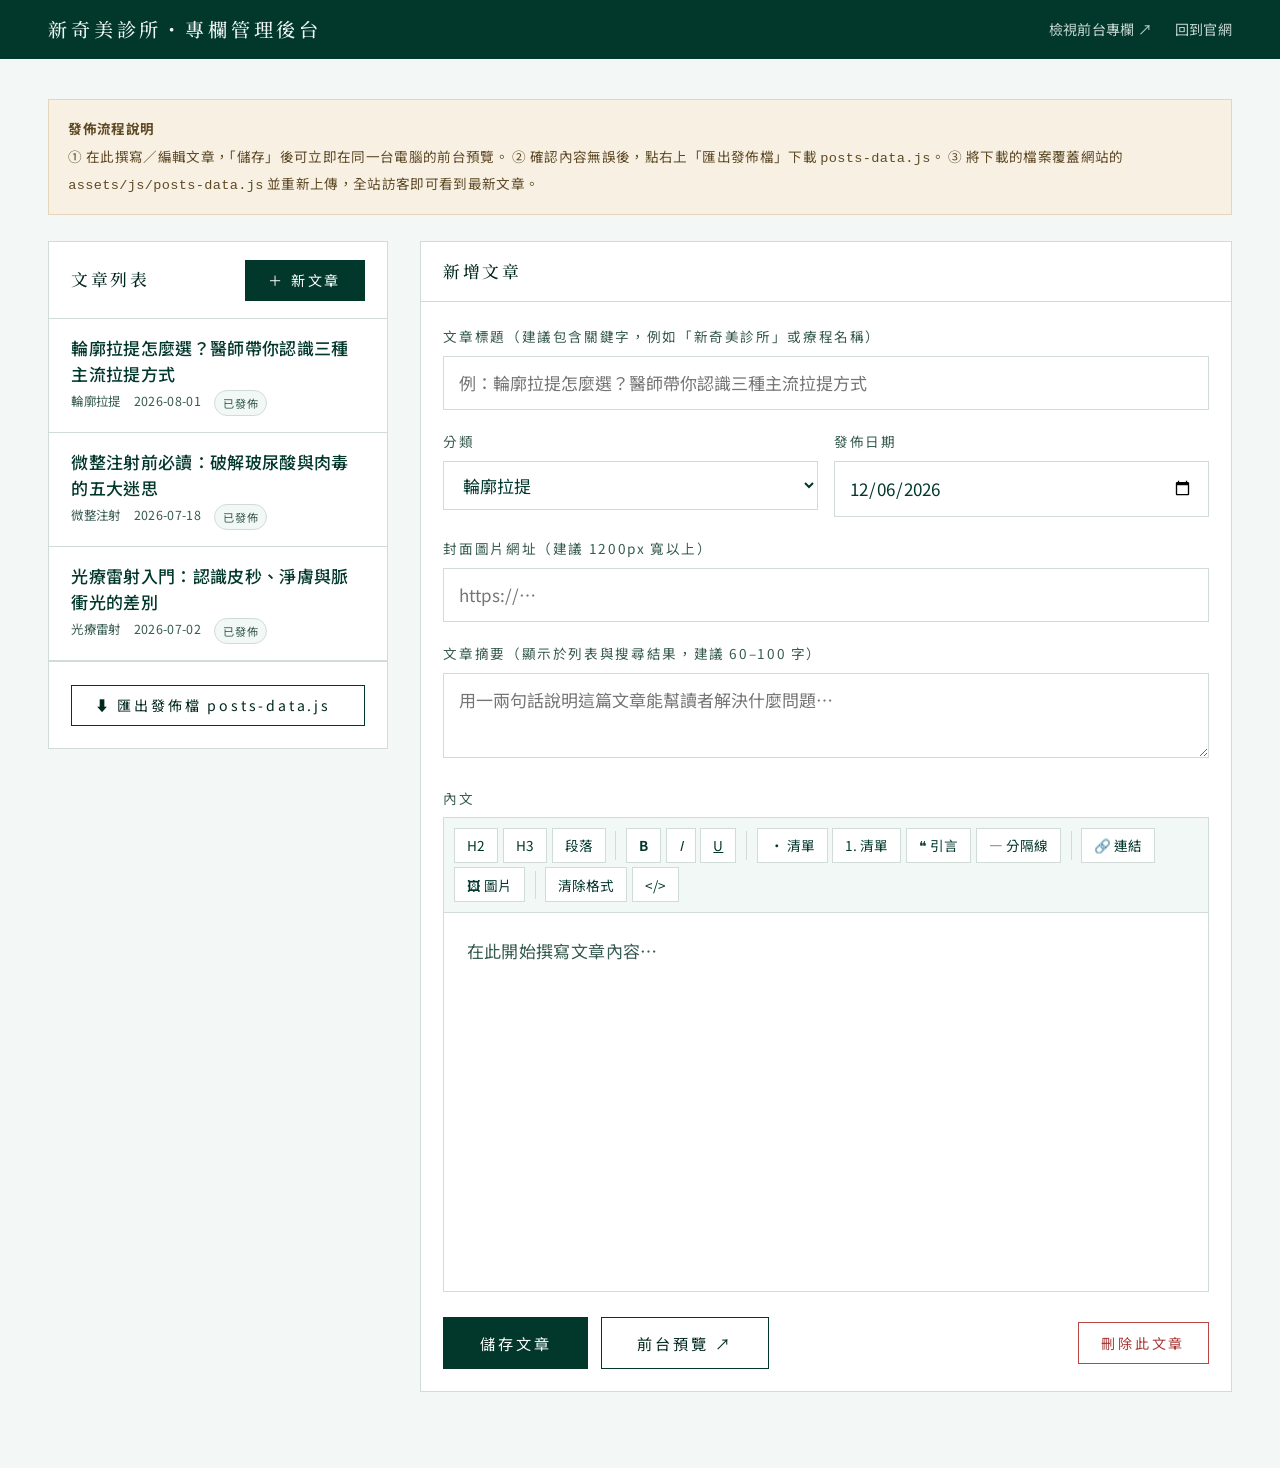
==== admin/index.html @ 283fa75a "新奇美診所官方網站：沉靜風格多頁靜態站＋醫美專欄編輯器 Co-Authored-By: Claude Fable 5 <noreply@anthropic.com>" ====
<!DOCTYPE html>
<html lang="zh-Hant-TW">
<head>
<meta charset="UTF-8">
<meta name="viewport" content="width=device-width, initial-scale=1.0">
<title>專欄管理後台｜新奇美診所</title>
<meta name="robots" content="noindex, nofollow">
<link rel="preconnect" href="https://fonts.googleapis.com">
<link rel="preconnect" href="https://fonts.gstatic.com" crossorigin>
<link href="https://fonts.googleapis.com/css2?family=Noto+Sans+TC:wght@300;400;500;700&family=Noto+Serif+TC:wght@500;600&display=swap" rel="stylesheet">
<link rel="stylesheet" href="../assets/css/style.css">
<style>
body { background: oklch(0.975 0.005 175); }
.admin-bar {
  background: var(--surface-deep);
  color: var(--on-deep);
  padding: 1rem 0;
}
.admin-bar .wrap { display: flex; justify-content: space-between; align-items: center; flex-wrap: wrap; gap: 1rem; }
.admin-bar h1 { color: var(--on-deep); font-size: 1.2rem; letter-spacing: 0.2em; }
.admin-bar a { color: var(--on-deep-soft); font-size: 0.88rem; }
.admin-bar a:hover { color: #fff; }
.admin-main { padding-block: 2.5rem 5rem; }
.admin-grid { display: grid; grid-template-columns: minmax(260px, 340px) minmax(0, 1fr); gap: 2rem; align-items: start; }
@media (max-width: 980px) { .admin-grid { grid-template-columns: 1fr; } }

.panel { background: #fff; border: 1px solid var(--hairline); }
.panel__head {
  padding: 1.1rem 1.4rem;
  border-bottom: 1px solid var(--hairline);
  display: flex;
  justify-content: space-between;
  align-items: center;
  gap: 1rem;
}
.panel__head h2 { font-size: 1.05rem; letter-spacing: 0.15em; }
.panel__body { padding: 1.4rem; }

.post-admin-list { list-style: none; max-height: 60vh; overflow-y: auto; }
.post-admin-list li {
  padding: 1rem 1.4rem;
  border-bottom: 1px solid var(--hairline);
  cursor: pointer;
  transition: background 0.2s;
}
.post-admin-list li:hover { background: var(--surface); }
.post-admin-list li.is-active { background: var(--surface); box-shadow: inset 3px 0 0 var(--gold); }
.post-admin-list .t { display: block; font-weight: 500; line-height: 1.5; margin-bottom: 0.25rem; }
.post-admin-list .m { font-size: 0.78rem; color: var(--ink-soft); display: flex; gap: 0.8rem; flex-wrap: wrap; }
.badge { display: inline-block; font-size: 0.7rem; padding: 0.1rem 0.5rem; border-radius: 999px; letter-spacing: 0.08em; }
.badge--seed { background: var(--surface); border: 1px solid var(--hairline); color: var(--ink-soft); }
.badge--local { background: oklch(0.93 0.05 85); color: oklch(0.45 0.09 80); }
.badge--hidden { background: oklch(0.93 0.02 20); color: oklch(0.5 0.12 25); }

.field { margin-bottom: 1.2rem; }
.field label { display: block; font-size: 0.85rem; letter-spacing: 0.12em; color: var(--ink-soft); margin-bottom: 0.4rem; }
.field input[type="text"], .field input[type="date"], .field select, .field textarea {
  width: 100%;
  font: inherit;
  padding: 0.65rem 0.9rem;
  border: 1px solid var(--hairline);
  background: #fff;
  color: var(--ink);
}
.field input:focus, .field select:focus, .field textarea:focus, .editor:focus {
  outline: 2px solid var(--gold-soft);
  outline-offset: 1px;
}
.field-row { display: grid; grid-template-columns: 1fr 1fr; gap: 1rem; }
@media (max-width: 640px) { .field-row { grid-template-columns: 1fr; } }

.toolbar {
  display: flex;
  flex-wrap: wrap;
  gap: 0.3rem;
  padding: 0.6rem;
  border: 1px solid var(--hairline);
  border-bottom: none;
  background: var(--surface);
  position: sticky;
  top: 0;
  z-index: 10;
}
.toolbar button {
  font-family: var(--font-sans);
  font-size: 0.85rem;
  padding: 0.4rem 0.75rem;
  background: #fff;
  border: 1px solid var(--hairline);
  color: var(--ink);
  cursor: pointer;
  transition: all 0.15s;
}
.toolbar button:hover { border-color: var(--ink); }
.toolbar .sep { width: 1px; background: var(--hairline); margin: 0.2rem 0.3rem; }
.editor {
  min-height: 380px;
  padding: 1.4rem;
  border: 1px solid var(--hairline);
  background: #fff;
  line-height: 1.9;
  overflow-y: auto;
}
.editor:empty::before { content: "在此開始撰寫文章內容…"; color: var(--ink-soft); }
.editor h2 { font-size: 1.4rem; margin: 1.4em 0 0.6em; border-bottom: 1px solid var(--hairline); padding-bottom: 0.4rem; }
.editor h3 { font-size: 1.15rem; margin: 1.2em 0 0.5em; }
.editor blockquote { border-left: 2px solid var(--gold); padding-left: 1em; color: var(--ink-soft); margin: 1em 0; }
.editor img { max-width: 100%; }
.editor ul, .editor ol { padding-left: 1.6em; }
#html-source { display: none; width: 100%; min-height: 380px; font-family: ui-monospace, monospace; font-size: 0.85rem; padding: 1.2rem; border: 1px solid var(--hairline); }

.actions { display: flex; flex-wrap: wrap; gap: 0.8rem; margin-top: 1.6rem; align-items: center; }
.btn--small { padding: 0.6rem 1.4rem; font-size: 0.88rem; }
.btn--danger { border-color: oklch(0.55 0.15 25); color: oklch(0.5 0.15 25); }
.btn--danger:hover { background: oklch(0.55 0.15 25); color: #fff; }

.hint {
  background: oklch(0.96 0.02 85);
  border: 1px solid oklch(0.88 0.04 85);
  padding: 1rem 1.2rem;
  font-size: 0.85rem;
  color: oklch(0.42 0.06 80);
  line-height: 1.8;
  margin-bottom: 1.6rem;
}
.hint strong { display: block; margin-bottom: 0.2rem; }

.toast {
  position: fixed;
  bottom: 1.6rem;
  left: 50%;
  transform: translateX(-50%) translateY(20px);
  background: var(--ink-strong);
  color: #fff;
  padding: 0.8rem 1.6rem;
  font-size: 0.9rem;
  letter-spacing: 0.08em;
  opacity: 0;
  pointer-events: none;
  transition: all 0.3s;
  z-index: var(--z-toast);
}
.toast.is-show { opacity: 1; transform: translateX(-50%) translateY(0); }
</style>
</head>
<body>

<div class="admin-bar">
  <div class="wrap">
    <h1>新奇美診所・專欄管理後台</h1>
    <nav style="display:flex; gap:1.4rem;">
      <a href="../blog/index.html" target="_blank">檢視前台專欄 ↗</a>
      <a href="../index.html">回到官網</a>
    </nav>
  </div>
</div>

<main class="admin-main">
  <div class="wrap">
    <div class="hint">
      <strong>發佈流程說明</strong>
      ① 在此撰寫／編輯文章，「儲存」後可立即在同一台電腦的前台預覽。
      ② 確認內容無誤後，點右上「匯出發佈檔」下載 <code>posts-data.js</code>。
      ③ 將下載的檔案覆蓋網站的 <code>assets/js/posts-data.js</code> 並重新上傳，全站訪客即可看到最新文章。
    </div>

    <div class="admin-grid">
      <!-- 文章列表 -->
      <aside class="panel">
        <div class="panel__head">
          <h2>文章列表</h2>
          <button class="btn btn--solid btn--small" id="btn-new" type="button">＋ 新文章</button>
        </div>
        <ul class="post-admin-list" id="admin-list"></ul>
        <div class="panel__body" style="border-top:1px solid var(--hairline);">
          <button class="btn btn--small" id="btn-export" type="button" style="width:100%;">⬇ 匯出發佈檔 posts-data.js</button>
        </div>
      </aside>

      <!-- 編輯區 -->
      <section class="panel">
        <div class="panel__head">
          <h2 id="editor-title">新增文章</h2>
          <span id="editor-status" style="font-size:0.8rem; color:var(--ink-soft);"></span>
        </div>
        <div class="panel__body">
          <div class="field">
            <label for="f-title">文章標題（建議包含關鍵字，例如「新奇美診所」或療程名稱）</label>
            <input type="text" id="f-title" placeholder="例：輪廓拉提怎麼選？醫師帶你認識三種主流拉提方式">
          </div>
          <div class="field-row">
            <div class="field">
              <label for="f-category">分類</label>
              <select id="f-category">
                <option>輪廓拉提</option>
                <option>微整注射</option>
                <option>光療雷射</option>
                <option>生髮治療</option>
                <option>體重控制</option>
                <option>婦產科</option>
                <option>家醫科</option>
                <option>保養知識</option>
                <option>診所公告</option>
              </select>
            </div>
            <div class="field">
              <label for="f-date">發佈日期</label>
              <input type="date" id="f-date">
            </div>
          </div>
          <div class="field">
            <label for="f-cover">封面圖片網址（建議 1200px 寬以上）</label>
            <input type="text" id="f-cover" placeholder="https://…">
          </div>
          <div class="field">
            <label for="f-excerpt">文章摘要（顯示於列表與搜尋結果，建議 60–100 字）</label>
            <textarea id="f-excerpt" rows="2" placeholder="用一兩句話說明這篇文章能幫讀者解決什麼問題…"></textarea>
          </div>

          <div class="field">
            <label>內文</label>
            <div class="toolbar" id="toolbar">
              <button type="button" data-cmd="formatBlock" data-val="h2" title="大標題">H2</button>
              <button type="button" data-cmd="formatBlock" data-val="h3" title="小標題">H3</button>
              <button type="button" data-cmd="formatBlock" data-val="p" title="內文段落">段落</button>
              <span class="sep"></span>
              <button type="button" data-cmd="bold" title="粗體"><b>B</b></button>
              <button type="button" data-cmd="italic" title="斜體"><i>I</i></button>
              <button type="button" data-cmd="underline" title="底線"><u>U</u></button>
              <span class="sep"></span>
              <button type="button" data-cmd="insertUnorderedList" title="項目符號">• 清單</button>
              <button type="button" data-cmd="insertOrderedList" title="編號清單">1. 清單</button>
              <button type="button" data-cmd="formatBlock" data-val="blockquote" title="引言">❝ 引言</button>
              <button type="button" data-cmd="insertHorizontalRule" title="分隔線">— 分隔線</button>
              <span class="sep"></span>
              <button type="button" id="btn-link" title="插入連結">🔗 連結</button>
              <button type="button" id="btn-image" title="插入圖片">🖼 圖片</button>
              <span class="sep"></span>
              <button type="button" data-cmd="removeFormat" title="清除格式">清除格式</button>
              <button type="button" id="btn-source" title="HTML 原始碼">&lt;/&gt;</button>
            </div>
            <div class="editor" id="editor" contenteditable="true"></div>
            <textarea id="html-source" spellcheck="false"></textarea>
          </div>

          <div class="actions">
            <button class="btn btn--solid" id="btn-save" type="button">儲存文章</button>
            <button class="btn" id="btn-preview" type="button">前台預覽 ↗</button>
            <button class="btn btn--danger btn--small" id="btn-delete" type="button" style="margin-left:auto;">刪除此文章</button>
          </div>
        </div>
      </section>
    </div>
  </div>
</main>

<div class="toast" id="toast"></div>

<script src="../assets/js/posts-data.js"></script>
<script src="../assets/js/admin.js"></script>
</body>
</html>
---- assets/css/style.css ----
/* ============================================================
   新奇美診所 SHIN CHI MEI CLINIC — Design System
   沉靜・深松綠 × 純白 × 霧金
   ============================================================ */

:root {
  /* Color — committed deep pine on pure white */
  --bg: #ffffff;
  --ink: oklch(0.30 0.055 175);          /* 深松綠（主色/文字） */
  --ink-strong: oklch(0.24 0.05 175);
  --ink-soft: oklch(0.44 0.045 175);
  --surface: oklch(0.972 0.008 175);     /* 淡青瓷底 */
  --surface-deep: oklch(0.30 0.055 175); /* 深色段落底 = 主色 */
  --on-deep: oklch(0.965 0.01 175);
  --on-deep-soft: oklch(0.86 0.02 175);
  --gold: oklch(0.58 0.085 80);          /* 霧金 */
  --gold-soft: oklch(0.72 0.07 85);
  --hairline: oklch(0.885 0.012 175);
  --hairline-deep: oklch(0.42 0.04 175);
  --line-green: #06c755;                 /* LINE 官方綠 */
  --line-green-deep: #05a648;

  /* Type */
  --font-display: "Marcellus", "Noto Serif TC", serif;
  --font-serif: "Noto Serif TC", "Songti TC", serif;
  --font-sans: "Noto Sans TC", "PingFang TC", sans-serif;

  /* Scale */
  --text-hero: clamp(2rem, 1.2rem + 3.4vw, 3.6rem);
  --text-h1: clamp(1.8rem, 1.2rem + 2.4vw, 3rem);
  --text-h2: clamp(1.5rem, 1.15rem + 1.4vw, 2.2rem);
  --text-h3: clamp(1.2rem, 1.05rem + 0.6vw, 1.5rem);
  --text-body: 1.0625rem;
  --text-small: 0.9rem;

  /* Space */
  --space-section: clamp(5rem, 3rem + 8vw, 10rem);
  --space-block: clamp(2.5rem, 1.5rem + 3vw, 4.5rem);
  --gutter: clamp(1.25rem, 4vw, 3rem);
  --measure: 68ch;

  /* Z scale */
  --z-sticky: 100;
  --z-drawer: 200;
  --z-modal: 300;
  --z-toast: 400;

  --ease-out: cubic-bezier(0.22, 1, 0.36, 1);
}

* { margin: 0; padding: 0; box-sizing: border-box; }

html { scroll-behavior: smooth; }

body {
  font-family: var(--font-sans);
  font-size: var(--text-body);
  line-height: 1.85;
  color: var(--ink);
  background: var(--bg);
  -webkit-font-smoothing: antialiased;
  letter-spacing: 0.02em;
}

img { max-width: 100%; display: block; }

a { color: inherit; text-decoration: none; }

h1, h2, h3, h4 {
  font-family: var(--font-serif);
  font-weight: 500;
  line-height: 1.4;
  color: var(--ink-strong);
  text-wrap: balance;
  letter-spacing: 0.06em;
}

p { text-wrap: pretty; }

::selection { background: var(--ink); color: #fff; }

/* ---------- Layout helpers ---------- */
.wrap {
  width: min(1200px, 100% - 2 * var(--gutter));
  margin-inline: auto;
}
.wrap--narrow { width: min(860px, 100% - 2 * var(--gutter)); }

.section { padding-block: var(--space-section); }
.section--surface { background: var(--surface); }
.section--deep { background: var(--surface-deep); color: var(--on-deep); }
.section--deep h2, .section--deep h3 { color: var(--on-deep); }

/* ---------- Header ---------- */
.site-header {
  position: sticky;
  top: 0;
  z-index: var(--z-sticky);
  border-bottom: 1px solid var(--hairline);
}
/* 毛玻璃放在偽元素上：若直接放在 header，會使 fixed 定位的行動版選單被侷限在 header 內 */
.site-header::before {
  content: "";
  position: absolute;
  inset: 0;
  z-index: -1;
  background: color-mix(in oklab, var(--bg) 92%, transparent);
  backdrop-filter: blur(12px);
}
.site-header__inner {
  display: flex;
  align-items: center;
  justify-content: space-between;
  gap: 1.5rem;
  padding-block: 1.1rem;
}
.brand {
  display: flex;
  flex-direction: column;
  line-height: 1.25;
}
.brand__zh {
  font-family: var(--font-serif);
  font-size: 1.35rem;
  letter-spacing: 0.34em;
  color: var(--ink-strong);
}
.brand__en {
  font-family: var(--font-display);
  font-size: 0.62rem;
  letter-spacing: 0.42em;
  color: var(--ink-soft);
  text-transform: uppercase;
}
.site-nav { display: flex; align-items: center; gap: clamp(1rem, 2.5vw, 2.2rem); }
.site-nav a {
  font-size: 0.95rem;
  letter-spacing: 0.14em;
  color: var(--ink-soft);
  padding-block: 0.4rem;
  border-bottom: 1px solid transparent;
  transition: color 0.3s var(--ease-out), border-color 0.3s var(--ease-out);
}
.site-nav a:hover { color: var(--ink-strong); }
.site-nav a[aria-current="page"] {
  color: var(--ink-strong);
  border-bottom-color: var(--gold);
}
.nav-cta {
  display: inline-flex;
  align-items: center;
  gap: 0.5rem;
  background: var(--line-green);
  color: #fff !important;
  padding: 0.55rem 1.15rem;
  border-radius: 999px;
  font-size: 0.9rem !important;
  letter-spacing: 0.1em !important;
  border-bottom: none !important;
  transition: background 0.3s var(--ease-out);
}
.nav-cta:hover { background: var(--line-green-deep); }
.nav-cta svg { width: 1.1em; height: 1.1em; }

/* Mobile nav */
.nav-toggle {
  display: none;
  background: none;
  border: none;
  cursor: pointer;
  padding: 0.5rem;
  color: var(--ink);
}
.nav-toggle svg { width: 1.6rem; height: 1.6rem; }

@media (max-width: 900px) {
  .nav-toggle { display: block; }
  .site-nav {
    position: fixed;
    inset: 0;
    z-index: var(--z-drawer);
    flex-direction: column;
    justify-content: center;
    gap: 2rem;
    background: var(--bg);
    transform: translateY(-100%);
    transition: transform 0.5s var(--ease-out);
  }
  .site-nav.is-open { transform: translateY(0); }
  .site-nav a { font-size: 1.25rem; letter-spacing: 0.3em; }
  .nav-close {
    position: absolute;
    top: 1.2rem;
    right: var(--gutter);
    background: none;
    border: none;
    cursor: pointer;
    color: var(--ink);
  }
  .nav-close svg { width: 1.8rem; height: 1.8rem; }
}
@media (min-width: 901px) { .nav-close { display: none; } }

/* ---------- Hero ---------- */
.hero {
  position: relative;
  min-height: clamp(520px, 82vh, 860px);
  display: grid;
  align-items: end;
  color: #fff;
  isolation: isolate;
  overflow: hidden;
}
.hero__media {
  position: absolute;
  inset: 0;
  z-index: -1;
}
.hero__media img {
  width: 100%;
  height: 100%;
  object-fit: cover;
}
.hero__media::after {
  content: "";
  position: absolute;
  inset: 0;
  background: linear-gradient(
    to top,
    oklch(0.25 0.05 175 / 0.72) 0%,
    oklch(0.25 0.05 175 / 0.18) 45%,
    oklch(0.25 0.05 175 / 0.05) 100%
  );
}
.hero__content {
  padding-block: clamp(3rem, 8vh, 6rem);
}
.hero__title {
  font-family: var(--font-serif);
  font-size: var(--text-hero);
  font-weight: 500;
  color: #fff;
  letter-spacing: 0.14em;
  line-height: 1.55;
}
.hero__sub {
  margin-top: 1.4rem;
  max-width: 34em;
  font-size: clamp(0.98rem, 0.9rem + 0.3vw, 1.1rem);
  color: oklch(0.95 0.01 175);
  line-height: 2.1;
}
.hero__brandline {
  font-family: var(--font-display);
  letter-spacing: 0.5em;
  font-size: 0.78rem;
  color: #fff;
  text-shadow: 0 1px 12px oklch(0.25 0.05 175 / 0.55);
  margin-bottom: 1.2rem;
  text-transform: uppercase;
}

/* 直書詩句 — vertical poetry accent */
.vertical-poem {
  writing-mode: vertical-rl;
  font-family: var(--font-serif);
  letter-spacing: 0.5em;
  line-height: 2.6;
  color: var(--ink-soft);
  font-size: 1.05rem;
  block-size: fit-content;
}
.hero .vertical-poem {
  position: absolute;
  top: clamp(4rem, 12vh, 7rem);
  right: clamp(1.5rem, 5vw, 4rem);
  color: oklch(1 0 0 / 0.88);
  text-shadow: 0 1px 14px oklch(0.2 0.04 175 / 0.4);
}
@media (max-width: 700px) { .hero .vertical-poem { display: none; } }

/* ---------- Section heading pattern ---------- */
.section-head { margin-bottom: var(--space-block); }
.section-head__title {
  font-size: var(--text-h2);
  display: flex;
  align-items: center;
  gap: 1.2rem;
}
.section-head__title::after {
  content: "";
  height: 1px;
  flex: 1;
  background: var(--hairline);
}
.section--deep .section-head__title::after { background: var(--hairline-deep); }
.section-head__lede {
  margin-top: 1.2rem;
  max-width: var(--measure);
  color: var(--ink-soft);
}
.section--deep .section-head__lede { color: var(--on-deep-soft); }

/* ---------- Service index (menu style, not cards) ---------- */
.service-menu { border-top: 1px solid var(--hairline); }
.service-menu__item {
  display: grid;
  grid-template-columns: minmax(0, 1.2fr) minmax(0, 2fr) auto;
  gap: clamp(1rem, 3vw, 3rem);
  align-items: center;
  padding-block: clamp(1.6rem, 3vw, 2.4rem);
  border-bottom: 1px solid var(--hairline);
  transition: background 0.35s var(--ease-out), padding-inline 0.35s var(--ease-out);
}
.service-menu__item:hover {
  background: var(--surface);
  padding-inline: 1.2rem;
}
.service-menu__name {
  font-family: var(--font-serif);
  font-size: var(--text-h3);
  letter-spacing: 0.12em;
  color: var(--ink-strong);
  display: flex;
  flex-direction: column;
  gap: 0.2rem;
}
.service-menu__name small {
  font-family: var(--font-display);
  font-size: 0.68rem;
  letter-spacing: 0.3em;
  color: var(--gold);
  text-transform: uppercase;
}
.service-menu__desc {
  color: var(--ink-soft);
  font-size: 0.98rem;
  max-width: 46ch;
}
.service-menu__arrow {
  font-family: var(--font-display);
  color: var(--gold);
  font-size: 1.2rem;
  transition: transform 0.35s var(--ease-out);
}
.service-menu__item:hover .service-menu__arrow { transform: translateX(6px); }
@media (max-width: 720px) {
  .service-menu__item { grid-template-columns: 1fr auto; }
  .service-menu__desc { grid-column: 1 / -1; }
}

/* ---------- Split feature (image + text) ---------- */
.split {
  display: grid;
  grid-template-columns: repeat(auto-fit, minmax(min(420px, 100%), 1fr));
  gap: clamp(2rem, 5vw, 5rem);
  align-items: center;
}
.split__media img {
  width: 100%;
  aspect-ratio: 4 / 5;
  object-fit: cover;
}
.split__media--wide img { aspect-ratio: 3 / 2; }
.split__body h2, .split__body h3 { margin-bottom: 1.2rem; }
.split__body p { color: var(--ink-soft); max-width: var(--measure); }
.split__body p + p { margin-top: 1em; }

/* ---------- Buttons ---------- */
.btn {
  display: inline-flex;
  align-items: center;
  gap: 0.6rem;
  padding: 0.85rem 2.2rem;
  font-size: 0.95rem;
  letter-spacing: 0.2em;
  border: 1px solid var(--ink);
  color: var(--ink-strong);
  background: transparent;
  cursor: pointer;
  font-family: var(--font-sans);
  transition: background 0.3s var(--ease-out), color 0.3s var(--ease-out);
}
.btn:hover { background: var(--ink); color: #fff; }
.btn--solid { background: var(--ink); color: #fff; }
.btn--solid:hover { background: var(--ink-strong); }
.btn--on-deep { border-color: var(--on-deep); color: var(--on-deep); }
.btn--on-deep:hover { background: var(--on-deep); color: var(--ink-strong); }
.btn--line {
  background: var(--line-green);
  border-color: var(--line-green);
  color: #fff;
  border-radius: 999px;
}
.btn--line:hover { background: var(--line-green-deep); border-color: var(--line-green-deep); color: #fff; }
.btn--line svg { width: 1.25em; height: 1.25em; }

/* ---------- Credential list (醫師資歷) ---------- */
.cred-list {
  list-style: none;
  columns: 2;
  column-gap: clamp(2rem, 5vw, 4rem);
}
.cred-list li {
  break-inside: avoid;
  padding: 1.1rem 0 1.1rem 1.6rem;
  border-bottom: 1px solid var(--hairline);
  position: relative;
  color: var(--ink-soft);
  letter-spacing: 0.05em;
}
.cred-list li::before {
  content: "";
  position: absolute;
  left: 0;
  top: 1.85rem;
  width: 0.55rem;
  height: 1px;
  background: var(--gold);
}
@media (max-width: 720px) { .cred-list { columns: 1; } }

/* ---------- FAQ ---------- */
.faq-list { border-top: 1px solid var(--hairline); }
.faq-item { border-bottom: 1px solid var(--hairline); }
.faq-item summary {
  list-style: none;
  cursor: pointer;
  display: flex;
  justify-content: space-between;
  align-items: baseline;
  gap: 1.5rem;
  padding: 1.5rem 0.2rem;
  font-family: var(--font-serif);
  font-size: 1.1rem;
  letter-spacing: 0.08em;
  color: var(--ink-strong);
}
.faq-item summary::-webkit-details-marker { display: none; }
.faq-item summary::after {
  content: "＋";
  font-family: var(--font-sans);
  color: var(--gold);
  transition: transform 0.3s var(--ease-out);
  flex-shrink: 0;
}
.faq-item[open] summary::after { transform: rotate(45deg); }
.faq-item__body {
  padding: 0 0.2rem 1.8rem;
  color: var(--ink-soft);
  max-width: var(--measure);
}
.faq-item__body p + p { margin-top: 0.8em; }

/* ---------- Blog ---------- */
.post-grid {
  display: grid;
  grid-template-columns: repeat(auto-fit, minmax(min(300px, 100%), 1fr));
  gap: clamp(2rem, 4vw, 3.5rem);
}
.post-card { display: flex; flex-direction: column; gap: 1rem; }
.post-card__media {
  overflow: hidden;
  aspect-ratio: 16 / 10;
  background: var(--surface);
}
.post-card__media img {
  width: 100%;
  height: 100%;
  object-fit: cover;
  transition: transform 0.8s var(--ease-out);
}
.post-card:hover .post-card__media img { transform: scale(1.04); }
.post-card__meta {
  font-size: 0.82rem;
  letter-spacing: 0.16em;
  color: var(--gold);
  display: flex;
  gap: 1rem;
}
.post-card__title {
  font-size: 1.18rem;
  line-height: 1.6;
  transition: color 0.3s var(--ease-out);
}
.post-card:hover .post-card__title { color: var(--gold); }
.post-card__excerpt {
  color: var(--ink-soft);
  font-size: 0.95rem;
  display: -webkit-box;
  -webkit-line-clamp: 2;
  -webkit-box-orient: vertical;
  overflow: hidden;
}

/* Article page */
.article { padding-block: var(--space-section); }
.article__head { margin-bottom: var(--space-block); }
.article__meta {
  font-size: 0.85rem;
  letter-spacing: 0.18em;
  color: var(--gold);
  margin-bottom: 1.2rem;
}
.article__title { font-size: var(--text-h1); }
.article__cover {
  margin-block: var(--space-block);
  aspect-ratio: 21 / 9;
  object-fit: cover;
  width: 100%;
}
.article__body {
  max-width: var(--measure);
  color: var(--ink);
}
.article__body h2 {
  font-size: 1.5rem;
  margin: 2.2em 0 0.8em;
  padding-bottom: 0.5rem;
  border-bottom: 1px solid var(--hairline);
}
.article__body h3 { font-size: 1.2rem; margin: 1.8em 0 0.6em; }
.article__body p { margin-block: 1em; }
.article__body ul, .article__body ol { padding-left: 1.5em; margin-block: 1em; }
.article__body li { margin-block: 0.4em; }
.article__body blockquote {
  margin-block: 1.6em;
  padding: 0.4em 0 0.4em 1.4em;
  border-left: 1px solid var(--gold);
  color: var(--ink-soft);
  font-family: var(--font-serif);
}
.article__body img { margin-block: 1.6em; }
.article__body a { color: var(--gold); border-bottom: 1px solid currentColor; }
.article__body hr {
  border: none;
  border-top: 1px solid var(--hairline);
  margin-block: 2.4em;
}

/* ---------- Contact / LINE ---------- */
.line-panel {
  display: grid;
  grid-template-columns: repeat(auto-fit, minmax(min(380px, 100%), 1fr));
  gap: clamp(2rem, 5vw, 5rem);
  align-items: center;
}
.line-panel__card {
  background: #fff;
  border: 1px solid var(--hairline);
  padding: clamp(2rem, 4vw, 3.5rem);
  text-align: center;
}
.line-panel__card h3 { margin-bottom: 0.6rem; }
.line-panel__card > p { color: var(--ink-soft); font-size: 0.95rem; }
.qr-placeholder {
  width: min(200px, 60%);
  aspect-ratio: 1;
  margin: 1.8rem auto;
  border: 1px dashed var(--hairline-deep);
  display: grid;
  place-content: center;
  gap: 0.4rem;
  color: var(--ink-soft);
  font-size: 0.82rem;
  letter-spacing: 0.1em;
  background: var(--surface);
}
.contact-facts { list-style: none; display: grid; gap: 0; }
.contact-facts li {
  display: grid;
  grid-template-columns: 6.5em 1fr;
  gap: 1.5rem;
  padding-block: 1.4rem;
  border-bottom: 1px solid var(--hairline);
  align-items: baseline;
}
.contact-facts .label {
  font-family: var(--font-serif);
  letter-spacing: 0.3em;
  color: var(--gold);
  font-size: 0.95rem;
}
.contact-facts a:hover { color: var(--gold); }
.contact-facts .value { color: var(--ink); letter-spacing: 0.04em; }
.contact-facts .value small {
  display: block;
  color: var(--ink-soft);
  font-size: 0.82rem;
  margin-top: 0.2rem;
}

/* ---------- Detail placeholder slots (待補欄位) ---------- */
.treatment-block {
  padding-block: clamp(2rem, 4vw, 3rem);
  border-top: 1px solid var(--hairline);
}
.treatment-block h3 {
  font-size: 1.35rem;
  display: flex;
  align-items: baseline;
  gap: 1rem;
}
.treatment-block h3 small {
  font-family: var(--font-display);
  font-size: 0.7rem;
  letter-spacing: 0.3em;
  color: var(--gold);
  text-transform: uppercase;
}
.treatment-block > p { color: var(--ink-soft); max-width: var(--measure); margin-top: 0.8rem; }
.slot-list {
  margin-top: 1.4rem;
  display: grid;
  grid-template-columns: repeat(auto-fit, minmax(min(240px, 100%), 1fr));
  gap: 1rem;
  list-style: none;
}
.slot-list li {
  border: 1px dashed var(--hairline-deep);
  background: color-mix(in oklab, var(--surface) 60%, transparent);
  padding: 1.1rem 1.3rem;
  font-size: 0.92rem;
  color: var(--ink-soft);
  letter-spacing: 0.06em;
}
.slot-list li strong {
  display: block;
  color: var(--ink-strong);
  font-family: var(--font-serif);
  font-weight: 500;
  margin-bottom: 0.2rem;
}

/* ---------- Page hero (inner pages) ---------- */
.page-hero {
  position: relative;
  padding-block: clamp(4rem, 10vw, 7rem);
  background: var(--surface);
  overflow: hidden;
}
.page-hero--image {
  color: #fff;
  background: var(--surface-deep);
}
.page-hero--image .page-hero__media {
  position: absolute;
  inset: 0;
}
.page-hero--image .page-hero__media img {
  width: 100%; height: 100%; object-fit: cover;
  opacity: 0.45;
}
.page-hero__inner { position: relative; }
.page-hero__kicker {
  font-family: var(--font-display);
  letter-spacing: 0.4em;
  font-size: 0.75rem;
  text-transform: uppercase;
  color: var(--gold);
  margin-bottom: 1rem;
}
.page-hero__title { font-size: var(--text-h1); }
.page-hero--image .page-hero__title { color: #fff; }
.page-hero__lede {
  margin-top: 1.4rem;
  max-width: var(--measure);
  color: var(--ink-soft);
}
.page-hero--image .page-hero__lede { color: oklch(0.93 0.01 175); }
.breadcrumb {
  font-size: 0.82rem;
  letter-spacing: 0.1em;
  color: var(--ink-soft);
  margin-bottom: 2rem;
  display: flex;
  gap: 0.6rem;
  flex-wrap: wrap;
}
.breadcrumb a:hover { color: var(--gold); }
.page-hero--image .breadcrumb { color: oklch(0.88 0.01 175); }

/* ---------- Footer ---------- */
.site-footer {
  background: var(--surface-deep);
  color: var(--on-deep-soft);
  padding-block: var(--space-block) 2rem;
  font-size: 0.92rem;
}
.site-footer a:hover { color: #fff; }
.site-footer__grid {
  display: grid;
  grid-template-columns: repeat(auto-fit, minmax(min(240px, 100%), 1fr));
  gap: 2.5rem;
  padding-bottom: 2.5rem;
  border-bottom: 1px solid var(--hairline-deep);
}
.site-footer__brand .brand__zh { color: var(--on-deep); }
.site-footer__brand .brand__en { color: var(--on-deep-soft); }
.site-footer__brand p { margin-top: 1rem; line-height: 2; }
.site-footer h4 {
  color: var(--on-deep);
  font-size: 1rem;
  letter-spacing: 0.24em;
  margin-bottom: 1.2rem;
}
.site-footer ul { list-style: none; display: grid; gap: 0.7rem; }
.site-footer__legal {
  padding-top: 1.6rem;
  display: flex;
  flex-wrap: wrap;
  gap: 1rem;
  justify-content: space-between;
  font-size: 0.8rem;
  color: oklch(0.72 0.02 175);
}

/* ---------- Reveal motion ---------- */
html.js .reveal {
  opacity: 0;
  transform: translateY(24px);
  transition: opacity 0.9s var(--ease-out), transform 0.9s var(--ease-out);
}
html.js .reveal.is-in { opacity: 1; transform: none; }
html.js .reveal[data-delay="1"] { transition-delay: 0.12s; }
html.js .reveal[data-delay="2"] { transition-delay: 0.24s; }
html.js .reveal[data-delay="3"] { transition-delay: 0.36s; }

html.no-anim .reveal { opacity: 1 !important; transform: none !important; transition: none !important; }

@media (prefers-reduced-motion: reduce) {
  html { scroll-behavior: auto; }
  html.js .reveal { opacity: 1; transform: none; transition: none; }
  .post-card__media img, .service-menu__arrow { transition: none; }
}

/* ---------- Floating LINE button ---------- */
.line-float {
  position: fixed;
  right: clamp(1rem, 3vw, 2rem);
  bottom: clamp(1rem, 3vw, 2rem);
  z-index: var(--z-sticky);
  display: inline-flex;
  align-items: center;
  gap: 0.55rem;
  background: var(--line-green);
  color: #fff;
  padding: 0.8rem 1.3rem;
  border-radius: 999px;
  box-shadow: 0 8px 24px oklch(0.4 0.1 150 / 0.35);
  font-size: 0.92rem;
  letter-spacing: 0.08em;
  transition: transform 0.3s var(--ease-out), background 0.3s var(--ease-out);
}
.line-float:hover { transform: translateY(-3px); background: var(--line-green-deep); }
.line-float svg { width: 1.3em; height: 1.3em; }
@media (max-width: 600px) {
  .line-float span { display: none; }
  .line-float { padding: 0.9rem; }
}
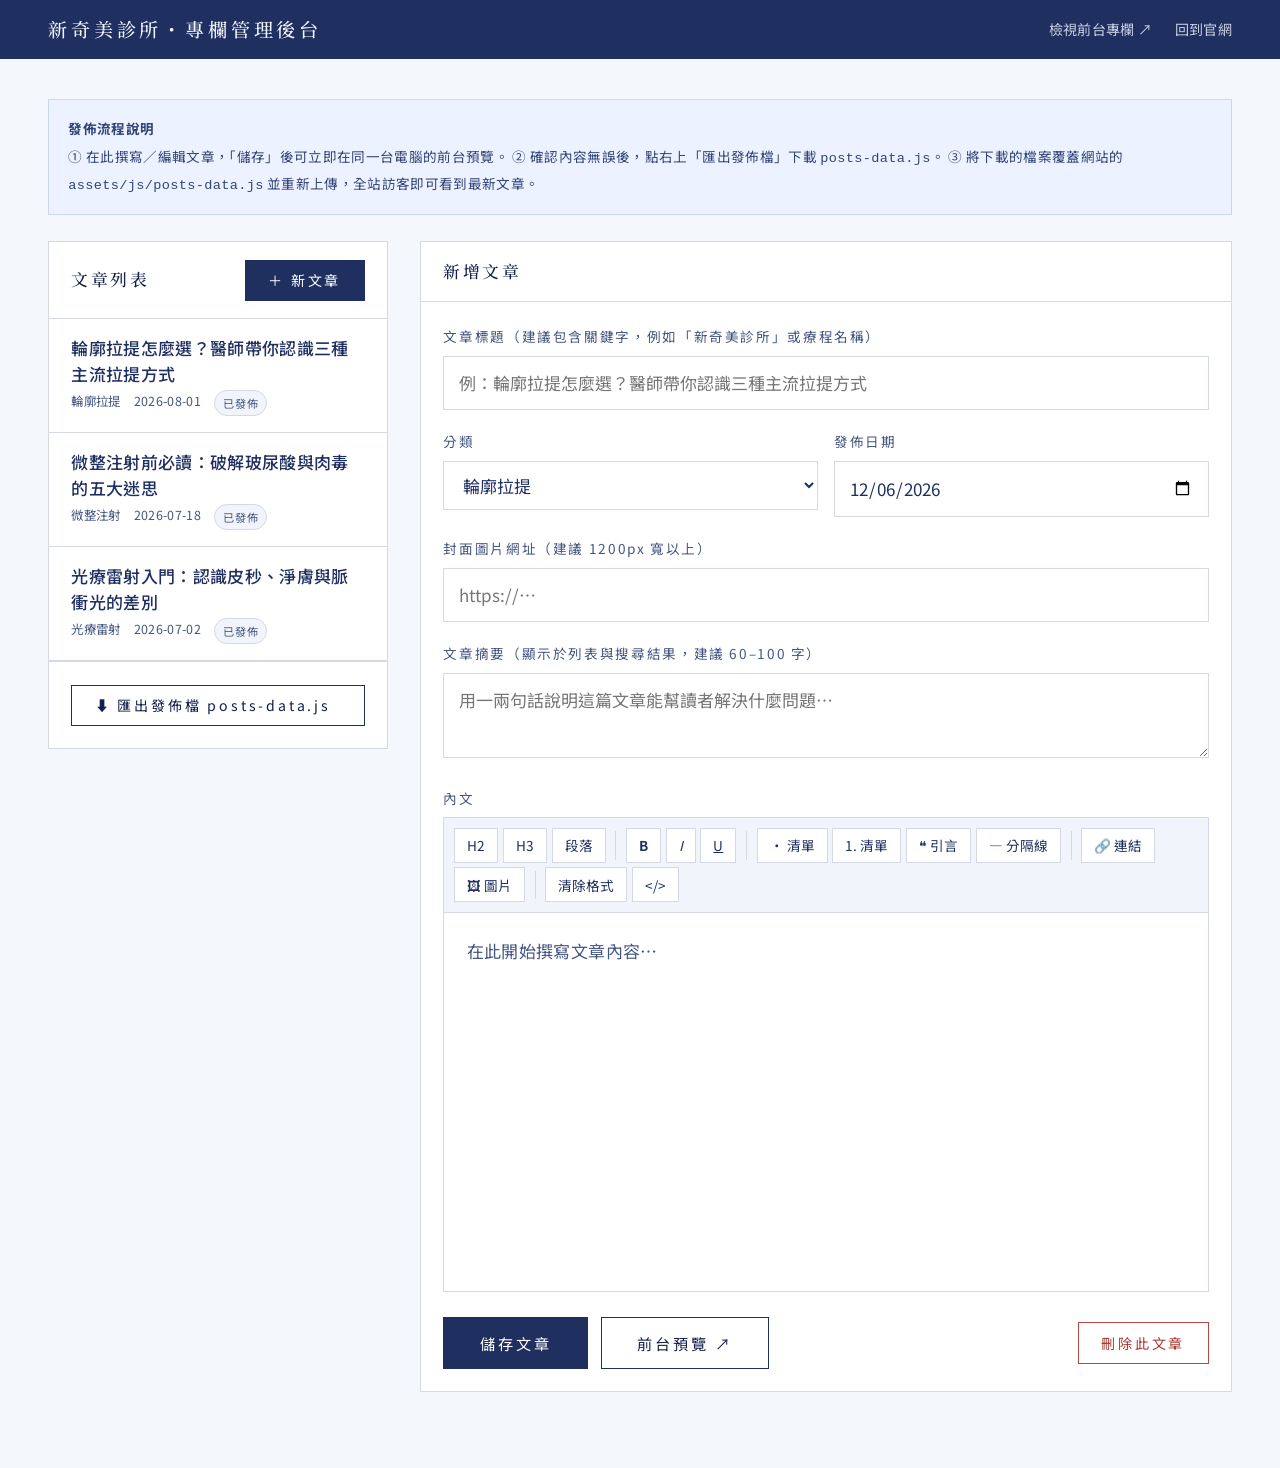
==== commit b112b7b1: "品牌色改為靛藍：全站色彩系統、藍調攝影與按鈕層級重整 - 色彩權杖統一為 OKLCH 色相 268–272，霧金強調色改為群青／霧藍 - 深底另用霧藍強調色，確保對比度（實測最低 5.18，WCAG " ====
--- a/admin/index.html
+++ b/admin/index.html
@@ -10,7 +10,7 @@
 <link href="https://fonts.googleapis.com/css2?family=Noto+Sans+TC:wght@300;400;500;700&family=Noto+Serif+TC:wght@500;600&display=swap" rel="stylesheet">
 <link rel="stylesheet" href="../assets/css/style.css">
 <style>
-body { background: oklch(0.975 0.005 175); }
+body { background: oklch(0.975 0.008 268); }
 .admin-bar {
   background: var(--surface-deep);
   color: var(--on-deep);
@@ -44,12 +44,12 @@
   transition: background 0.2s;
 }
 .post-admin-list li:hover { background: var(--surface); }
-.post-admin-list li.is-active { background: var(--surface); box-shadow: inset 3px 0 0 var(--gold); }
+.post-admin-list li.is-active { background: var(--surface); box-shadow: inset 3px 0 0 var(--accent); }
 .post-admin-list .t { display: block; font-weight: 500; line-height: 1.5; margin-bottom: 0.25rem; }
 .post-admin-list .m { font-size: 0.78rem; color: var(--ink-soft); display: flex; gap: 0.8rem; flex-wrap: wrap; }
 .badge { display: inline-block; font-size: 0.7rem; padding: 0.1rem 0.5rem; border-radius: 999px; letter-spacing: 0.08em; }
 .badge--seed { background: var(--surface); border: 1px solid var(--hairline); color: var(--ink-soft); }
-.badge--local { background: oklch(0.93 0.05 85); color: oklch(0.45 0.09 80); }
+.badge--local { background: oklch(0.92 0.055 272); color: oklch(0.42 0.14 272); }
 .badge--hidden { background: oklch(0.93 0.02 20); color: oklch(0.5 0.12 25); }
 
 .field { margin-bottom: 1.2rem; }
@@ -63,7 +63,7 @@
   color: var(--ink);
 }
 .field input:focus, .field select:focus, .field textarea:focus, .editor:focus {
-  outline: 2px solid var(--gold-soft);
+  outline: 2px solid var(--accent-soft);
   outline-offset: 1px;
 }
 .field-row { display: grid; grid-template-columns: 1fr 1fr; gap: 1rem; }
@@ -104,7 +104,7 @@
 .editor:empty::before { content: "在此開始撰寫文章內容…"; color: var(--ink-soft); }
 .editor h2 { font-size: 1.4rem; margin: 1.4em 0 0.6em; border-bottom: 1px solid var(--hairline); padding-bottom: 0.4rem; }
 .editor h3 { font-size: 1.15rem; margin: 1.2em 0 0.5em; }
-.editor blockquote { border-left: 2px solid var(--gold); padding-left: 1em; color: var(--ink-soft); margin: 1em 0; }
+.editor blockquote { border-left: 2px solid var(--accent); padding-left: 1em; color: var(--ink-soft); margin: 1em 0; }
 .editor img { max-width: 100%; }
 .editor ul, .editor ol { padding-left: 1.6em; }
 #html-source { display: none; width: 100%; min-height: 380px; font-family: ui-monospace, monospace; font-size: 0.85rem; padding: 1.2rem; border: 1px solid var(--hairline); }
@@ -115,11 +115,11 @@
 .btn--danger:hover { background: oklch(0.55 0.15 25); color: #fff; }
 
 .hint {
-  background: oklch(0.96 0.02 85);
-  border: 1px solid oklch(0.88 0.04 85);
+  background: oklch(0.962 0.022 268);
+  border: 1px solid oklch(0.875 0.045 268);
   padding: 1rem 1.2rem;
   font-size: 0.85rem;
-  color: oklch(0.42 0.06 80);
+  color: oklch(0.40 0.09 268);
   line-height: 1.8;
   margin-bottom: 1.6rem;
 }
--- a/assets/css/style.css
+++ b/assets/css/style.css
@@ -1,22 +1,23 @@
 /* ============================================================
    新奇美診所 SHIN CHI MEI CLINIC — Design System
-   沉靜・深松綠 × 純白 × 霧金
+   沉靜・靛藍 × 純白 × 群青
+   全站色彩皆由靛藍主色衍生（同一色相 268–272）
    ============================================================ */
 
 :root {
-  /* Color — committed deep pine on pure white */
+  /* Color — committed indigo on pure white */
   --bg: #ffffff;
-  --ink: oklch(0.30 0.055 175);          /* 深松綠（主色/文字） */
-  --ink-strong: oklch(0.24 0.05 175);
-  --ink-soft: oklch(0.44 0.045 175);
-  --surface: oklch(0.972 0.008 175);     /* 淡青瓷底 */
-  --surface-deep: oklch(0.30 0.055 175); /* 深色段落底 = 主色 */
-  --on-deep: oklch(0.965 0.01 175);
-  --on-deep-soft: oklch(0.86 0.02 175);
-  --gold: oklch(0.58 0.085 80);          /* 霧金 */
-  --gold-soft: oklch(0.72 0.07 85);
-  --hairline: oklch(0.885 0.012 175);
-  --hairline-deep: oklch(0.42 0.04 175);
+  --ink: oklch(0.32 0.09 268);           /* 靛藍（主色/文字） */
+  --ink-strong: oklch(0.26 0.085 268);
+  --ink-soft: oklch(0.46 0.075 268);
+  --surface: oklch(0.968 0.010 268);     /* 淡靛藍底 */
+  --surface-deep: oklch(0.32 0.09 268);  /* 深色段落底 = 主色 */
+  --on-deep: oklch(0.965 0.012 268);
+  --on-deep-soft: oklch(0.855 0.030 268);
+  --accent: oklch(0.52 0.15 272);        /* 群青（淺底上的強調） */
+  --accent-soft: oklch(0.78 0.11 270);   /* 霧藍（深底上的強調） */
+  --hairline: oklch(0.885 0.018 268);
+  --hairline-deep: oklch(0.44 0.06 268);
   --line-green: #06c755;                 /* LINE 官方綠 */
   --line-green-deep: #05a648;
 
@@ -144,13 +145,14 @@
 .site-nav a:hover { color: var(--ink-strong); }
 .site-nav a[aria-current="page"] {
   color: var(--ink-strong);
-  border-bottom-color: var(--gold);
-}
+  border-bottom-color: var(--accent);
+}
+/* 導覽列 CTA 走品牌靛藍；LINE 綠只保留給真正「加入 LINE」的按鈕 */
 .nav-cta {
   display: inline-flex;
   align-items: center;
   gap: 0.5rem;
-  background: var(--line-green);
+  background: var(--ink);
   color: #fff !important;
   padding: 0.55rem 1.15rem;
   border-radius: 999px;
@@ -159,7 +161,7 @@
   border-bottom: none !important;
   transition: background 0.3s var(--ease-out);
 }
-.nav-cta:hover { background: var(--line-green-deep); }
+.nav-cta:hover { background: var(--ink-strong); }
 .nav-cta svg { width: 1.1em; height: 1.1em; }
 
 /* Mobile nav */
@@ -227,9 +229,9 @@
   inset: 0;
   background: linear-gradient(
     to top,
-    oklch(0.25 0.05 175 / 0.72) 0%,
-    oklch(0.25 0.05 175 / 0.18) 45%,
-    oklch(0.25 0.05 175 / 0.05) 100%
+    oklch(0.22 0.075 268 / 0.72) 0%,
+    oklch(0.22 0.075 268 / 0.18) 45%,
+    oklch(0.22 0.075 268 / 0.05) 100%
   );
 }
 .hero__content {
@@ -247,7 +249,7 @@
   margin-top: 1.4rem;
   max-width: 34em;
   font-size: clamp(0.98rem, 0.9rem + 0.3vw, 1.1rem);
-  color: oklch(0.95 0.01 175);
+  color: oklch(0.95 0.018 268);
   line-height: 2.1;
 }
 .hero__brandline {
@@ -255,7 +257,7 @@
   letter-spacing: 0.5em;
   font-size: 0.78rem;
   color: #fff;
-  text-shadow: 0 1px 12px oklch(0.25 0.05 175 / 0.55);
+  text-shadow: 0 1px 12px oklch(0.22 0.075 268 / 0.55);
   margin-bottom: 1.2rem;
   text-transform: uppercase;
 }
@@ -275,7 +277,7 @@
   top: clamp(4rem, 12vh, 7rem);
   right: clamp(1.5rem, 5vw, 4rem);
   color: oklch(1 0 0 / 0.88);
-  text-shadow: 0 1px 14px oklch(0.2 0.04 175 / 0.4);
+  text-shadow: 0 1px 14px oklch(0.20 0.07 268 / 0.4);
 }
 @media (max-width: 700px) { .hero .vertical-poem { display: none; } }
 
@@ -329,7 +331,7 @@
   font-family: var(--font-display);
   font-size: 0.68rem;
   letter-spacing: 0.3em;
-  color: var(--gold);
+  color: var(--accent);
   text-transform: uppercase;
 }
 .service-menu__desc {
@@ -339,7 +341,7 @@
 }
 .service-menu__arrow {
   font-family: var(--font-display);
-  color: var(--gold);
+  color: var(--accent);
   font-size: 1.2rem;
   transition: transform 0.35s var(--ease-out);
 }
@@ -386,6 +388,7 @@
 .btn--solid:hover { background: var(--ink-strong); }
 .btn--on-deep { border-color: var(--on-deep); color: var(--on-deep); }
 .btn--on-deep:hover { background: var(--on-deep); color: var(--ink-strong); }
+/* LINE 綠：只用於真正會開啟 LINE 的按鈕（加入好友、浮動鈕） */
 .btn--line {
   background: var(--line-green);
   border-color: var(--line-green);
@@ -394,6 +397,28 @@
 }
 .btn--line:hover { background: var(--line-green-deep); border-color: var(--line-green-deep); color: #fff; }
 .btn--line svg { width: 1.25em; height: 1.25em; }
+
+/* 諮詢按鈕：導向站內聯絡頁，走品牌靛藍 */
+.btn--consult {
+  background: var(--ink);
+  border-color: var(--ink);
+  color: #fff;
+  border-radius: 999px;
+}
+.btn--consult:hover { background: var(--ink-strong); border-color: var(--ink-strong); color: #fff; }
+.btn--consult svg { width: 1.25em; height: 1.25em; }
+.hero .btn--consult,
+.section--deep .btn--consult {
+  background: #fff;
+  border-color: #fff;
+  color: var(--ink-strong);
+}
+.hero .btn--consult:hover,
+.section--deep .btn--consult:hover {
+  background: var(--accent-soft);
+  border-color: var(--accent-soft);
+  color: var(--ink-strong);
+}
 
 /* ---------- Credential list (醫師資歷) ---------- */
 .cred-list {
@@ -416,7 +441,7 @@
   top: 1.85rem;
   width: 0.55rem;
   height: 1px;
-  background: var(--gold);
+  background: var(--accent);
 }
 @media (max-width: 720px) { .cred-list { columns: 1; } }
 
@@ -440,7 +465,7 @@
 .faq-item summary::after {
   content: "＋";
   font-family: var(--font-sans);
-  color: var(--gold);
+  color: var(--accent);
   transition: transform 0.3s var(--ease-out);
   flex-shrink: 0;
 }
@@ -474,7 +499,7 @@
 .post-card__meta {
   font-size: 0.82rem;
   letter-spacing: 0.16em;
-  color: var(--gold);
+  color: var(--accent);
   display: flex;
   gap: 1rem;
 }
@@ -483,7 +508,7 @@
   line-height: 1.6;
   transition: color 0.3s var(--ease-out);
 }
-.post-card:hover .post-card__title { color: var(--gold); }
+.post-card:hover .post-card__title { color: var(--accent); }
 .post-card__excerpt {
   color: var(--ink-soft);
   font-size: 0.95rem;
@@ -499,7 +524,7 @@
 .article__meta {
   font-size: 0.85rem;
   letter-spacing: 0.18em;
-  color: var(--gold);
+  color: var(--accent);
   margin-bottom: 1.2rem;
 }
 .article__title { font-size: var(--text-h1); }
@@ -526,12 +551,12 @@
 .article__body blockquote {
   margin-block: 1.6em;
   padding: 0.4em 0 0.4em 1.4em;
-  border-left: 1px solid var(--gold);
+  border-left: 1px solid var(--accent);
   color: var(--ink-soft);
   font-family: var(--font-serif);
 }
 .article__body img { margin-block: 1.6em; }
-.article__body a { color: var(--gold); border-bottom: 1px solid currentColor; }
+.article__body a { color: var(--accent); border-bottom: 1px solid currentColor; }
 .article__body hr {
   border: none;
   border-top: 1px solid var(--hairline);
@@ -578,10 +603,10 @@
 .contact-facts .label {
   font-family: var(--font-serif);
   letter-spacing: 0.3em;
-  color: var(--gold);
+  color: var(--accent);
   font-size: 0.95rem;
 }
-.contact-facts a:hover { color: var(--gold); }
+.contact-facts a:hover { color: var(--accent); }
 .contact-facts .value { color: var(--ink); letter-spacing: 0.04em; }
 .contact-facts .value small {
   display: block;
@@ -605,7 +630,7 @@
   font-family: var(--font-display);
   font-size: 0.7rem;
   letter-spacing: 0.3em;
-  color: var(--gold);
+  color: var(--accent);
   text-transform: uppercase;
 }
 .treatment-block > p { color: var(--ink-soft); max-width: var(--measure); margin-top: 0.8rem; }
@@ -657,7 +682,7 @@
   letter-spacing: 0.4em;
   font-size: 0.75rem;
   text-transform: uppercase;
-  color: var(--gold);
+  color: var(--accent);
   margin-bottom: 1rem;
 }
 .page-hero__title { font-size: var(--text-h1); }
@@ -667,7 +692,7 @@
   max-width: var(--measure);
   color: var(--ink-soft);
 }
-.page-hero--image .page-hero__lede { color: oklch(0.93 0.01 175); }
+.page-hero--image .page-hero__lede { color: oklch(0.93 0.022 268); }
 .breadcrumb {
   font-size: 0.82rem;
   letter-spacing: 0.1em;
@@ -677,8 +702,16 @@
   gap: 0.6rem;
   flex-wrap: wrap;
 }
-.breadcrumb a:hover { color: var(--gold); }
-.page-hero--image .breadcrumb { color: oklch(0.88 0.01 175); }
+.breadcrumb a:hover { color: var(--accent); }
+.page-hero--image .breadcrumb { color: oklch(0.88 0.025 268); }
+
+/* 深底上的強調色改用霧藍：群青在靛藍底上對比不足 */
+.page-hero--image .page-hero__kicker,
+.page-hero--image .breadcrumb a:hover,
+.section--deep .treatment-block h3 small,
+.section--deep .service-menu__name small,
+.section--deep .post-card__meta,
+.section--deep .article__body a { color: var(--accent-soft); }
 
 /* ---------- Footer ---------- */
 .site-footer {
@@ -712,7 +745,7 @@
   gap: 1rem;
   justify-content: space-between;
   font-size: 0.8rem;
-  color: oklch(0.72 0.02 175);
+  color: oklch(0.72 0.045 268);
 }
 
 /* ---------- Reveal motion ---------- */
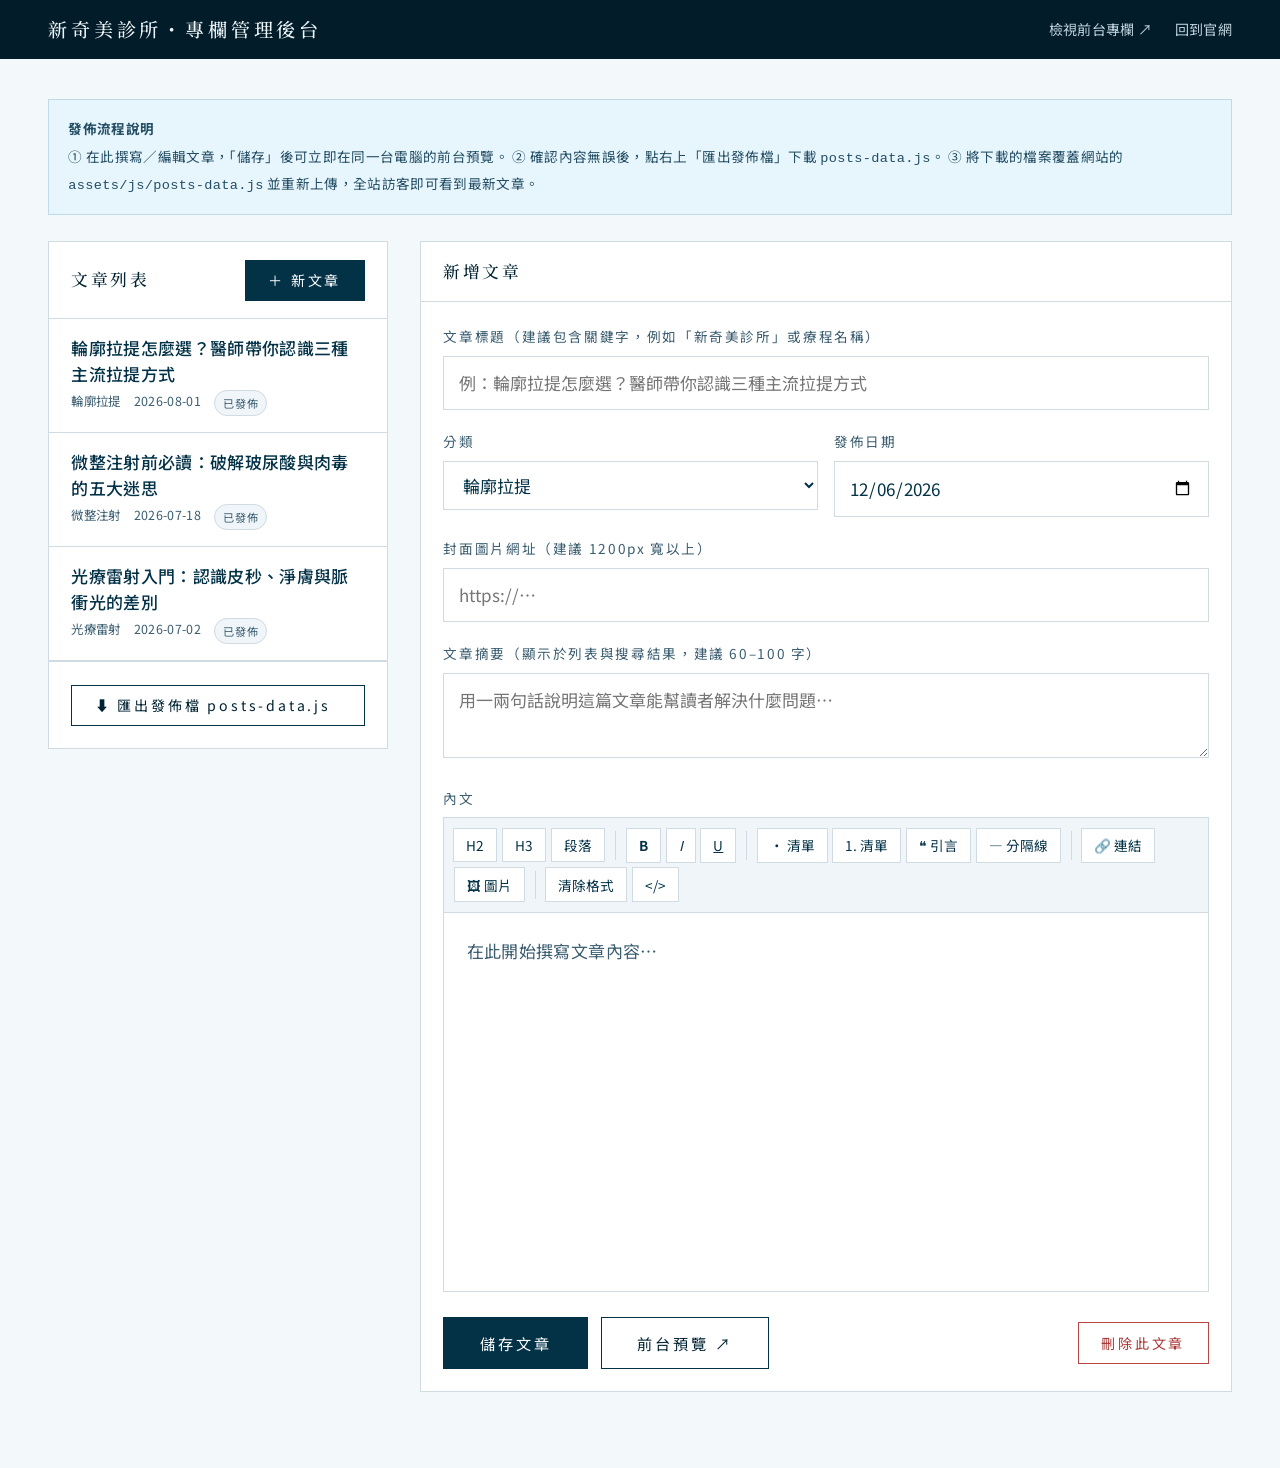
==== commit 79b1b9f2: "導入品牌 LOGO：向量化字標、全站配色取樣自 LOGO、英文名更正 - 英文名 Shin Chi Mei → New Chi Mei（全站含 JSON-LD、頁首頁尾） - LOGO 以 potra" ====
--- a/admin/index.html
+++ b/admin/index.html
@@ -8,9 +8,10 @@
 <link rel="preconnect" href="https://fonts.googleapis.com">
 <link rel="preconnect" href="https://fonts.gstatic.com" crossorigin>
 <link href="https://fonts.googleapis.com/css2?family=Noto+Sans+TC:wght@300;400;500;700&family=Noto+Serif+TC:wght@500;600&display=swap" rel="stylesheet">
+<link rel="icon" href="../assets/img/favicon.svg" type="image/svg+xml">
 <link rel="stylesheet" href="../assets/css/style.css">
 <style>
-body { background: oklch(0.975 0.008 268); }
+body { background: oklch(0.975 0.006 233.4); }
 .admin-bar {
   background: var(--surface-deep);
   color: var(--on-deep);
@@ -49,7 +50,7 @@
 .post-admin-list .m { font-size: 0.78rem; color: var(--ink-soft); display: flex; gap: 0.8rem; flex-wrap: wrap; }
 .badge { display: inline-block; font-size: 0.7rem; padding: 0.1rem 0.5rem; border-radius: 999px; letter-spacing: 0.08em; }
 .badge--seed { background: var(--surface); border: 1px solid var(--hairline); color: var(--ink-soft); }
-.badge--local { background: oklch(0.92 0.055 272); color: oklch(0.42 0.14 272); }
+.badge--local { background: oklch(0.92 0.045 182); color: oklch(0.42 0.085 182); }
 .badge--hidden { background: oklch(0.93 0.02 20); color: oklch(0.5 0.12 25); }
 
 .field { margin-bottom: 1.2rem; }
@@ -115,11 +116,11 @@
 .btn--danger:hover { background: oklch(0.55 0.15 25); color: #fff; }
 
 .hint {
-  background: oklch(0.962 0.022 268);
-  border: 1px solid oklch(0.875 0.045 268);
+  background: oklch(0.962 0.018 233.4);
+  border: 1px solid oklch(0.875 0.035 233.4);
   padding: 1rem 1.2rem;
   font-size: 0.85rem;
-  color: oklch(0.40 0.09 268);
+  color: oklch(0.40 0.06 233.4);
   line-height: 1.8;
   margin-bottom: 1.6rem;
 }
--- a/assets/css/style.css
+++ b/assets/css/style.css
@@ -1,25 +1,28 @@
 /* ============================================================
-   新奇美診所 SHIN CHI MEI CLINIC — Design System
-   沉靜・靛藍 × 純白 × 群青
-   全站色彩皆由靛藍主色衍生（同一色相 268–272）
+   新奇美診所 NEW CHI MEI CLINIC — Design System
+   沉靜・靛藍 × 純白 × 品牌青
+   色彩取自品牌 LOGO：深底 #021C29（色相 233）、十字 #40B9A8（色相 182）
+   全站色彩皆由這兩個色相衍生，改色只需調整此區塊
    ============================================================ */
 
 :root {
-  /* Color — committed indigo on pure white */
+  /* Color — sampled from the brand logo */
   --bg: #ffffff;
-  --ink: oklch(0.32 0.09 268);           /* 靛藍（主色/文字） */
-  --ink-strong: oklch(0.26 0.085 268);
-  --ink-soft: oklch(0.46 0.075 268);
-  --surface: oklch(0.968 0.010 268);     /* 淡靛藍底 */
-  --surface-deep: oklch(0.32 0.09 268);  /* 深色段落底 = 主色 */
-  --on-deep: oklch(0.965 0.012 268);
-  --on-deep-soft: oklch(0.855 0.030 268);
-  --accent: oklch(0.52 0.15 272);        /* 群青（淺底上的強調） */
-  --accent-soft: oklch(0.78 0.11 270);   /* 霧藍（深底上的強調） */
-  --hairline: oklch(0.885 0.018 268);
-  --hairline-deep: oklch(0.44 0.06 268);
-  --line-green: #06c755;                 /* LINE 官方綠 */
-  --line-green-deep: #05a648;
+  --ink: oklch(0.300 0.060 233.4);         /* 靛藍（主色/文字） */
+  --ink-strong: oklch(0.240 0.050 233.4);
+  --ink-soft: oklch(0.460 0.050 233.4);
+  --surface: oklch(0.968 0.008 233.4);     /* 淡靛底 */
+  --surface-deep: oklch(0.214 0.041 233.4);/* 深色段落底 = LOGO 深底 #021C29 */
+  --on-deep: oklch(0.965 0.010 233.4);
+  --on-deep-soft: oklch(0.855 0.025 233.4);
+  --accent: oklch(0.534 0.095 182.0);      /* 品牌青加深版（淺底上，對比 4.9:1） */
+  --accent-soft: oklch(0.715 0.109 182.0); /* 品牌青原色 #40B9A8（深底上） */
+  --hairline: oklch(0.885 0.015 233.4);
+  --hairline-deep: oklch(0.360 0.040 233.4);
+  /* LINE 綠加深版：官方綠 #06C755 配白字僅 2.26:1，長輩讀不清楚。
+     加深至 5.06:1；LINE 圖示與文案仍保有辨識度。 */
+  --line-green: #04803A;
+  --line-green-deep: #036830;
 
   /* Type */
   --font-display: "Marcellus", "Noto Serif TC", serif;
@@ -117,21 +120,34 @@
 }
 .brand {
   display: flex;
-  flex-direction: column;
+  align-items: center;
+  gap: 0.85rem;
   line-height: 1.25;
 }
+.brand__mark {
+  width: auto;
+  height: 2.35rem;
+  flex-shrink: 0;
+}
+.brand__text { display: flex; flex-direction: column; }
 .brand__zh {
   font-family: var(--font-serif);
-  font-size: 1.35rem;
-  letter-spacing: 0.34em;
+  font-size: 1.2rem;
+  letter-spacing: 0.3em;
   color: var(--ink-strong);
 }
 .brand__en {
   font-family: var(--font-display);
-  font-size: 0.62rem;
-  letter-spacing: 0.42em;
+  font-size: 0.6rem;
+  letter-spacing: 0.34em;
   color: var(--ink-soft);
   text-transform: uppercase;
+}
+@media (max-width: 420px) {
+  .brand { gap: 0.6rem; }
+  .brand__mark { height: 1.9rem; }
+  .brand__zh { font-size: 1.02rem; letter-spacing: 0.22em; }
+  .brand__en { font-size: 0.52rem; letter-spacing: 0.24em; }
 }
 .site-nav { display: flex; align-items: center; gap: clamp(1rem, 2.5vw, 2.2rem); }
 .site-nav a {
@@ -229,9 +245,9 @@
   inset: 0;
   background: linear-gradient(
     to top,
-    oklch(0.22 0.075 268 / 0.72) 0%,
-    oklch(0.22 0.075 268 / 0.18) 45%,
-    oklch(0.22 0.075 268 / 0.05) 100%
+    oklch(0.16 0.035 233.4 / 0.72) 0%,
+    oklch(0.16 0.035 233.4 / 0.18) 45%,
+    oklch(0.16 0.035 233.4 / 0.05) 100%
   );
 }
 .hero__content {
@@ -249,7 +265,7 @@
   margin-top: 1.4rem;
   max-width: 34em;
   font-size: clamp(0.98rem, 0.9rem + 0.3vw, 1.1rem);
-  color: oklch(0.95 0.018 268);
+  color: oklch(0.95 0.014 233.4);
   line-height: 2.1;
 }
 .hero__brandline {
@@ -257,7 +273,7 @@
   letter-spacing: 0.5em;
   font-size: 0.78rem;
   color: #fff;
-  text-shadow: 0 1px 12px oklch(0.22 0.075 268 / 0.55);
+  text-shadow: 0 1px 12px oklch(0.16 0.035 233.4 / 0.55);
   margin-bottom: 1.2rem;
   text-transform: uppercase;
 }
@@ -277,7 +293,7 @@
   top: clamp(4rem, 12vh, 7rem);
   right: clamp(1.5rem, 5vw, 4rem);
   color: oklch(1 0 0 / 0.88);
-  text-shadow: 0 1px 14px oklch(0.20 0.07 268 / 0.4);
+  text-shadow: 0 1px 14px oklch(0.15 0.032 233.4 / 0.4);
 }
 @media (max-width: 700px) { .hero .vertical-poem { display: none; } }
 
@@ -692,7 +708,7 @@
   max-width: var(--measure);
   color: var(--ink-soft);
 }
-.page-hero--image .page-hero__lede { color: oklch(0.93 0.022 268); }
+.page-hero--image .page-hero__lede { color: oklch(0.93 0.018 233.4); }
 .breadcrumb {
   font-size: 0.82rem;
   letter-spacing: 0.1em;
@@ -703,7 +719,7 @@
   flex-wrap: wrap;
 }
 .breadcrumb a:hover { color: var(--accent); }
-.page-hero--image .breadcrumb { color: oklch(0.88 0.025 268); }
+.page-hero--image .breadcrumb { color: oklch(0.88 0.020 233.4); }
 
 /* 深底上的強調色改用霧藍：群青在靛藍底上對比不足 */
 .page-hero--image .page-hero__kicker,
@@ -731,6 +747,41 @@
 .site-footer__brand .brand__zh { color: var(--on-deep); }
 .site-footer__brand .brand__en { color: var(--on-deep-soft); }
 .site-footer__brand p { margin-top: 1rem; line-height: 2; }
+.footer-lockup {
+  width: min(230px, 70%);
+  height: auto;
+  margin-bottom: 1.3rem;
+}
+/* 專科標示：取自品牌識別的三行專科 */
+.specialties {
+  list-style: none;
+  display: flex;
+  flex-wrap: wrap;
+  gap: 0.5rem 1.6rem;
+  margin-top: 1.2rem;
+}
+.specialties li {
+  display: flex;
+  flex-direction: column;
+  font-family: var(--font-serif);
+  font-size: 0.92rem;
+  letter-spacing: 0.14em;
+  color: var(--on-deep);
+}
+.specialties small {
+  font-family: var(--font-display);
+  font-size: 0.62rem;
+  letter-spacing: 0.16em;
+  color: var(--accent-soft);
+  text-transform: uppercase;
+}
+.section--surface .specialties li,
+.page-hero .specialties li { color: var(--ink-strong); }
+.section--surface .specialties small,
+.page-hero .specialties small { color: var(--accent); }
+/* 疊在主視覺照片上時加陰影，避免落在亮部而讀不清 */
+.hero .specialties li { color: #fff; text-shadow: 0 1px 10px oklch(0.16 0.035 233.4 / 0.75); }
+.hero .specialties small { color: var(--accent-soft); text-shadow: 0 1px 10px oklch(0.16 0.035 233.4 / 0.85); }
 .site-footer h4 {
   color: var(--on-deep);
   font-size: 1rem;
@@ -745,7 +796,7 @@
   gap: 1rem;
   justify-content: space-between;
   font-size: 0.8rem;
-  color: oklch(0.72 0.045 268);
+  color: oklch(0.72 0.035 233.4);
 }
 
 /* ---------- Reveal motion ---------- */
@@ -780,7 +831,7 @@
   color: #fff;
   padding: 0.8rem 1.3rem;
   border-radius: 999px;
-  box-shadow: 0 8px 24px oklch(0.4 0.1 150 / 0.35);
+  box-shadow: 0 8px 24px oklch(0.35 0.09 150 / 0.4);
   font-size: 0.92rem;
   letter-spacing: 0.08em;
   transition: transform 0.3s var(--ease-out), background 0.3s var(--ease-out);
